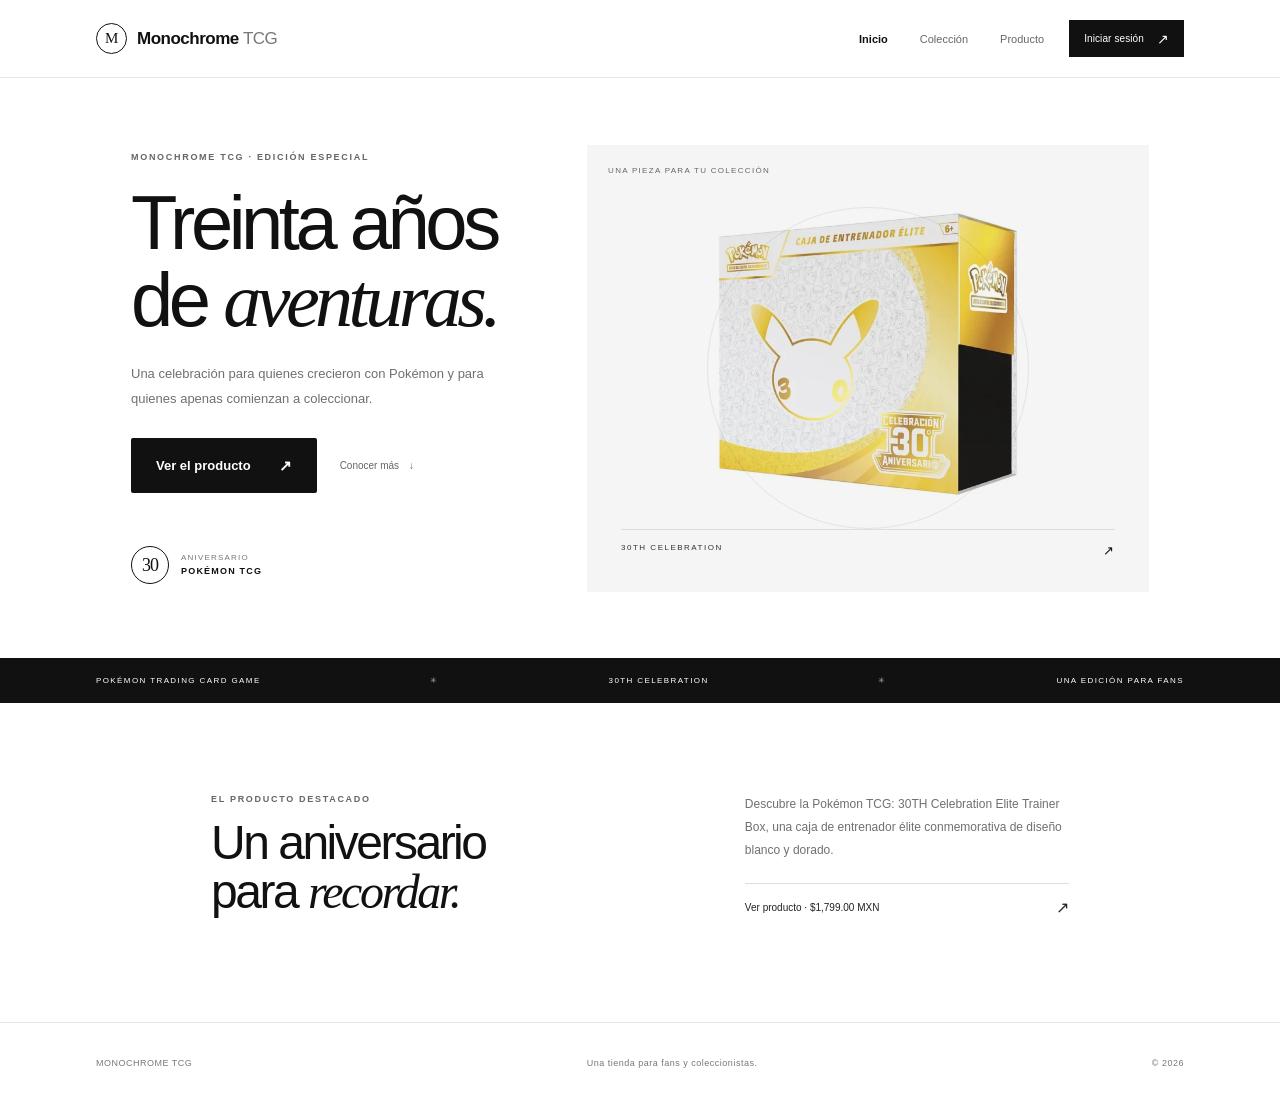
==== index.html @ 79d463a2 "Add files via upload" ====
<!doctype html>
<html lang="es">
<head>
  <meta charset="utf-8">
  <meta name="viewport" content="width=device-width, initial-scale=1">
  <meta name="theme-color" content="#fff">
  <meta name="description" content="Monochrome TCG presenta Pokémon TCG: 30TH Celebration Elite Trainer Box por $1,799.00 MXN.">
  <title>Monochrome TCG — Pokémon 30TH Celebration</title>
  <link rel="stylesheet" href="css/estilos.css">
</head>
<body>
  <header class="site-header home-header">
    <a class="wordmark" href="index.html" aria-label="Monochrome TCG, inicio"><span class="brand-mark">M</span><span>Monochrome <span class="wordmark-light">TCG</span></span></a>
    <nav class="home-nav" aria-label="Navegación principal"><a class="nav-active" href="index.html">Inicio</a><a href="#coleccion">Colección</a><a href="tienda.html">Producto</a></nav>
    <a class="header-login" href="login.html">Iniciar sesión <span aria-hidden="true">↗</span></a>
  </header>
  <main>
    <section class="home-hero">
      <div class="home-copy">
        <span class="eyebrow">MONOCHROME TCG · EDICIÓN ESPECIAL</span>
        <h1>Treinta años<br>de <em>aventuras.</em></h1>
        <p>Una celebración para quienes crecieron con Pokémon y para quienes apenas comienzan a coleccionar.</p>
        <div class="home-actions"><a class="button button-dark" href="tienda.html">Ver el producto <span aria-hidden="true">↗</span></a><a class="quiet-link" href="#coleccion">Conocer más <span aria-hidden="true">↓</span></a></div>
        <div class="home-edition"><span class="edition-number">30</span><span>ANIVERSARIO<br><strong>POKÉMON TCG</strong></span></div>
      </div>
      <a class="home-product-art" href="tienda.html" aria-label="Ver Pokémon TCG 30TH Celebration Elite Trainer Box">
        <span class="home-image-note">UNA PIEZA PARA TU COLECCIÓN</span>
        <img src="img/producto.jpg" alt="Pokémon TCG: 30TH Celebration Elite Trainer Box, caja de entrenador élite de aniversario">
        <span class="home-art-caption">30TH CELEBRATION <span>↗</span></span>
      </a>
    </section>
    <section class="home-band" id="coleccion"><span>POKÉMON TRADING CARD GAME</span><i>✳</i><span>30TH CELEBRATION</span><i>✳</i><span>UNA EDICIÓN PARA FANS</span></section>
    <section class="home-feature">
      <div><span class="eyebrow">EL PRODUCTO DESTACADO</span><h2>Un aniversario<br>para <em>recordar.</em></h2></div>
      <div class="home-feature-copy"><p>Descubre la Pokémon TCG: 30TH Celebration Elite Trainer Box, una caja de entrenador élite conmemorativa de diseño blanco y dorado.</p><a class="feature-product-link" href="tienda.html"><span>Ver producto · $1,799.00 MXN</span><span aria-hidden="true">↗</span></a></div>
    </section>
  </main>
  <footer class="site-footer"><span>MONOCHROME TCG</span><span>Una tienda para fans y coleccionistas.</span><span>© 2026</span></footer>
</body>
</html>
---- css/estilos.css ----
:root{--black:#111;--white:#fff;--gray:#707070;--line:#e8e8e8;--soft:#f5f5f5;--serif:Georgia,'Times New Roman',serif}*{box-sizing:border-box}html{scroll-behavior:smooth}body{margin:0;background:var(--white);color:var(--black);font-family:Arial,Helvetica,sans-serif;font-size:14px;-webkit-font-smoothing:antialiased}a{color:inherit;text-decoration:none}.site-header{height:82px;padding:0 7.5%;display:flex;align-items:center;justify-content:space-between;border-bottom:1px solid var(--line)}.wordmark{display:flex;align-items:center;gap:10px;font-size:17px;font-weight:700;letter-spacing:-.5px}.brand-mark{width:31px;height:31px;border:1px solid var(--black);border-radius:50%;display:grid;place-items:center;font-size:15px;font-family:var(--serif);font-weight:400}.wordmark-light{font-weight:400;color:#777}.header-link,.shop-nav a{font-size:12px;color:#555}.header-link span{margin-left:8px;color:#111}.login-layout{max-width:1180px;min-height:calc(100vh - 162px);padding:65px 7.5%;margin:auto;display:grid;grid-template-columns:.8fr 1.2fr;align-items:center;gap:10%}.login-copy{max-width:390px}.eyebrow{display:block;color:#666;font-size:9px;letter-spacing:1.7px;font-weight:700}.login-copy h1,.shop-details h1{font-size:clamp(42px,5vw,62px);line-height:1.05;letter-spacing:-3.5px;margin:22px 0 14px;font-weight:600}.period{color:#999}.login-copy>p{max-width:330px;color:#707070;font-size:13px;line-height:1.8;margin:0 0 33px}.login-form{display:flex;flex-direction:column}.login-form label{font-size:11px;font-weight:600;margin:0 0 8px}.login-form input{height:47px;margin-bottom:20px;padding:0 13px;border:1px solid #dcdcdc;border-radius:2px;background:#fff;font-size:12px;outline:none}.login-form input:focus{border-color:#111;box-shadow:0 0 0 3px #1111110c}.login-form input::placeholder{color:#aaa}.button{min-height:46px;padding:0 19px;border:0;border-radius:2px;display:inline-flex;align-items:center;justify-content:space-between;gap:20px;font-size:11px;font-weight:600;cursor:pointer;transition:background .2s,transform .2s}.button:hover{transform:translateY(-1px)}.button-dark{background:#111;color:#fff}.button-dark:hover{background:#333}.button span{font-size:15px}.form-note{font-size:10px;color:#898989;margin:13px 0 0}.login-product{min-height:420px;background:#f6f6f6;position:relative;display:flex;flex-direction:column;align-items:center;justify-content:center;padding:30px;overflow:hidden}.login-product img{width:min(100%,570px);max-height:390px;object-fit:contain;mix-blend-mode:multiply}.product-edition{position:absolute;left:22px;top:20px;font-size:8px;letter-spacing:1.5px;color:#555}.product-caption{width:100%;border-top:1px solid #ddd;padding-top:15px;font-size:10px;letter-spacing:.8px;text-transform:uppercase}.product-caption span{float:right;color:#666}.site-footer{min-height:80px;padding:20px 7.5%;border-top:1px solid var(--line);display:flex;justify-content:space-between;align-items:center;gap:16px;color:#777;font-size:9px;letter-spacing:.5px}.shop-nav{display:flex;align-items:center;gap:30px}.shop-nav a:hover,.site-footer a:hover{color:#111}.cart-count{color:#111!important}.cart-count span{display:inline-grid;place-items:center;margin-left:5px;min-width:19px;height:19px;padding:0 5px;border:1px solid #ccc;border-radius:50%;font-size:9px}.breadcrumb{max-width:1100px;margin:0 auto;padding:28px 20px 12px;color:#999;font-size:10px}.breadcrumb a{color:#444}.breadcrumb span{margin-left:9px}.shop-product{max-width:1100px;margin:0 auto;padding:23px 20px 100px;display:grid;grid-template-columns:1fr .9fr;gap:8%;align-items:start}.shop-image{position:sticky;top:25px;min-height:450px;background:#f5f5f5;display:grid;place-items:center;padding:36px;overflow:hidden}.shop-image img{display:block;width:100%;max-height:440px;object-fit:contain;mix-blend-mode:multiply}.image-label{position:absolute;left:17px;top:17px;padding:7px 9px;background:#fff;border:1px solid #e5e5e5;font-size:8px;letter-spacing:1.1px}.shop-details{padding-top:10px}.shop-details .eyebrow{font-size:9px}.shop-details h1{font-size:clamp(36px,4vw,47px);letter-spacing:-2.6px;line-height:1.12;margin:16px 0}.shop-details h1 em{font-family:var(--serif);font-weight:400}.shop-description,.description-detail{font-size:12px;color:#666;line-height:1.85}.shop-description{max-width:470px;margin:0}.price{font-size:25px;font-weight:600;letter-spacing:-.8px;margin-top:25px}.price span{font-size:10px;color:#777;letter-spacing:.8px;font-weight:400}.availability{display:flex;align-items:center;gap:8px;font-size:10px;color:#555;margin:13px 0 19px}.availability-dot{width:7px;height:7px;background:#111;border-radius:50%}.buy-button{width:100%;max-width:370px}.cart-message{min-height:15px;color:#555;font-size:10px;line-height:1.5;margin:10px 0 0}.divider{height:1px;background:var(--line);margin:26px 0 21px}.shop-details h2{font-size:12px;margin:0 0 9px}.description-detail{margin:0 0 18px}.features{list-style:none;padding:0;margin:0}.features li{padding:11px 0;border-top:1px solid #eee;font-size:10px;color:#444}.features li span{display:inline-block;width:39px;color:#999;font-size:9px}.small-print{margin-top:20px;color:#999;font-size:9px;line-height:1.6}
@media(max-width:760px){.site-header{height:70px;padding:0 22px}.login-layout{min-height:auto;padding:42px 23px 55px;display:flex;flex-direction:column;align-items:stretch;gap:34px}.login-copy{max-width:500px;width:100%;margin:auto}.login-copy h1{font-size:48px}.login-copy>p{margin-bottom:25px}.login-product{min-height:300px;padding:24px}.login-product img{max-height:280px}.site-footer{padding:19px 22px;flex-wrap:wrap}.site-footer span:nth-child(2){order:3;width:100%}.shop-nav{gap:17px}.shop-nav a{font-size:10px}.breadcrumb{padding:22px 22px 10px}.shop-product{padding:15px 22px 65px;display:flex;flex-direction:column;gap:30px}.shop-image{position:relative;top:auto;width:100%;min-height:300px;padding:26px}.shop-image img{max-height:320px}.shop-details{width:100%;padding:0}.shop-details h1{font-size:39px}.buy-button{max-width:none}}
@media(max-width:420px){.wordmark{font-size:15px}.brand-mark{width:28px;height:28px}.header-link{font-size:10px}.shop-nav{gap:12px}.shop-nav a{font-size:9px}.login-product{min-height:255px}.login-product img{max-height:230px}.shop-image{min-height:260px}}
@media(prefers-reduced-motion:reduce){*,*::before,*::after{scroll-behavior:auto!important;transition:none!important}}

/* Portada de Monochrome TCG y acceso/registro. */
.home-header{height:78px;gap:25px}.home-nav{display:flex;align-items:center;gap:32px;margin-left:auto}.home-nav a{font-size:11px;color:#666;transition:color .2s}.home-nav a:hover,.home-nav .nav-active{color:#111}.home-nav .nav-active{font-weight:700}.header-login{height:37px;padding:0 14px;display:inline-flex;align-items:center;justify-content:center;gap:13px;border:1px solid #111;background:#111;color:#fff!important;font-size:10px!important;letter-spacing:.1px;transition:background .2s}.header-login:hover{background:#333}.header-login span{font-size:14px}.home-hero{max-width:1210px;min-height:580px;margin:auto;padding:60px 7.5%;display:grid;grid-template-columns:.8fr 1.2fr;align-items:center;gap:8%}.home-copy{padding:12px 0}.home-copy h1,.home-feature h2{font-size:clamp(48px,6vw,76px);font-weight:500;line-height:1.02;letter-spacing:-4.5px;margin:22px 0}.home-copy h1 em,.home-feature h2 em{font-family:var(--serif);font-weight:400}.home-copy>p,.home-feature-copy>p{max-width:380px;color:#707070;font-size:13px;line-height:1.9}.home-actions{display:flex;align-items:center;gap:23px;margin-top:27px}.quiet-link{font-size:10px;color:#666}.quiet-link span{margin-left:7px}.home-edition{display:flex;align-items:center;gap:12px;margin-top:53px;color:#777;font-size:8px;letter-spacing:1.2px;line-height:1.7}.edition-number{width:38px;height:38px;border:1px solid #111;border-radius:50%;display:grid;place-items:center;color:#111;font-family:var(--serif);font-size:18px;letter-spacing:-1px}.home-edition strong{font-size:9px;color:#111}.home-product-art{position:relative;min-height:430px;padding:34px;background:#f5f5f5;display:flex;flex-direction:column;align-items:center;justify-content:center;overflow:hidden}.home-product-art::before{content:"";position:absolute;width:320px;height:320px;border:1px solid #e3e3e3;border-radius:50%;pointer-events:none}.home-product-art img{position:relative;width:100%;height:350px;object-fit:contain;mix-blend-mode:multiply;transition:transform .35s}.home-product-art:hover img{transform:scale(1.025)}.home-image-note{position:absolute;top:21px;left:21px;z-index:1;color:#666;font-size:8px;letter-spacing:1.3px}.home-art-caption{position:relative;width:100%;padding-top:13px;border-top:1px solid #ddd;color:#333;font-size:8px;letter-spacing:1.5px}.home-art-caption span{float:right;color:#111;font-size:13px}.home-band{min-height:45px;padding:12px 7.5%;display:flex;align-items:center;justify-content:space-between;gap:14px;background:#111;color:#fff;font-size:8px;letter-spacing:1.4px}.home-band i{font-style:normal;color:#aaa}.home-feature{max-width:1050px;margin:auto;padding:90px 7.5% 105px;display:grid;grid-template-columns:1fr .8fr;align-items:end;gap:15%}.home-feature h2{font-size:48px;letter-spacing:-2.5px;margin:15px 0 0}.home-feature-copy>p{font-size:12px;margin:0 0 22px}.feature-product-link{border-top:1px solid #ddd;padding-top:14px;display:flex;align-items:center;justify-content:space-between;font-size:10px;color:#222}.feature-product-link span:last-child{font-size:16px}.auth-tabs{display:flex;gap:0;border-bottom:1px solid #ddd;margin:27px 0 24px}.auth-tab{padding:0 0 11px;margin-right:27px;border:0;border-bottom:1px solid transparent;background:none;color:#888;font:inherit;font-size:11px;cursor:pointer}.auth-tab.active{border-color:#111;color:#111;font-weight:700}.auth-panel[hidden]{display:none}.auth-panel h1{font-family:Arial,Helvetica,sans-serif;font-size:clamp(37px,4vw,48px);font-weight:500;letter-spacing:-2.5px;line-height:1.08;margin:0 0 11px}.auth-panel h1 em{font-family:var(--serif);font-weight:400}.auth-panel>p{max-width:330px;color:#707070;font-size:12px;line-height:1.7;margin:0 0 23px}.auth-panel .auth-switch{margin:18px 0 0;font-size:10px}.inline-switch{padding:0;border:0;background:none;text-decoration:underline;text-underline-offset:3px;color:#111;font:inherit;font-weight:700;cursor:pointer}.form-message{min-height:0;margin:8px 0 0;color:#8b2222;font-size:10px;line-height:1.5}.shop-nav .header-login{margin-left:4px}.header-link{display:flex;align-items:center;gap:7px}.header-link-text{margin:0!important;color:inherit!important}
.home-actions>.button{min-height:55px;padding:0 25px;font-size:13px;gap:28px}.login-product img[data-kind="anniversary"]{width:min(78%,390px);max-height:340px}
@media(max-width:760px){.home-header{display:grid;grid-template-columns:1fr auto;grid-template-rows:auto auto;height:auto;padding:14px 22px;gap:14px}.home-header .wordmark{grid-column:1;grid-row:1}.home-header>.header-login{grid-column:2;grid-row:1}.home-nav{grid-column:1/-1;grid-row:2;justify-content:center;gap:30px;padding-top:11px;border-top:1px solid #eee}.home-nav a{font-size:10px}.shop-header{display:grid;grid-template-columns:1fr;grid-template-rows:auto auto;height:auto;padding:14px 22px;gap:14px}.shop-header .wordmark{grid-row:1}.shop-nav{grid-row:2;justify-content:space-between;width:100%;gap:10px;padding-top:11px;border-top:1px solid #eee}.shop-nav .header-login{height:32px;padding:0 9px;gap:5px;font-size:9px!important}.home-hero{min-height:0;padding:46px 23px 38px;display:flex;flex-direction:column;align-items:stretch;gap:30px}.home-copy{padding:0}.home-copy h1{font-size:58px;letter-spacing:-3px;margin:19px 0 14px}.home-copy>p{font-size:12px}.home-actions{margin-top:21px}.home-edition{margin-top:29px}.home-product-art{min-height:300px;padding:23px}.home-product-art img{height:255px}.home-product-art::before{width:240px;height:240px}.home-image-note{top:15px;left:15px;font-size:7px}.home-band{justify-content:center;flex-wrap:wrap;font-size:7px;gap:11px 15px;padding:14px}.home-band span:last-child{display:none}.home-feature{padding:62px 24px 75px;display:block}.home-feature h2{font-size:43px}.home-feature-copy{margin-top:20px}.login-layout{gap:35px}.login-copy{max-width:500px}.auth-tabs{margin:21px 0}.auth-panel h1{font-size:40px}.login-product{width:100%}}
@media(max-width:420px){.home-nav{gap:23px}.home-nav a{font-size:9px}.home-header>.header-login{font-size:9px!important;padding:0 9px}.home-copy h1{font-size:52px}.home-band{letter-spacing:1px}.shop-header .wordmark{font-size:15px}.shop-nav a{font-size:9px}.shop-nav .header-login{font-size:8px!important;padding:0 7px}}
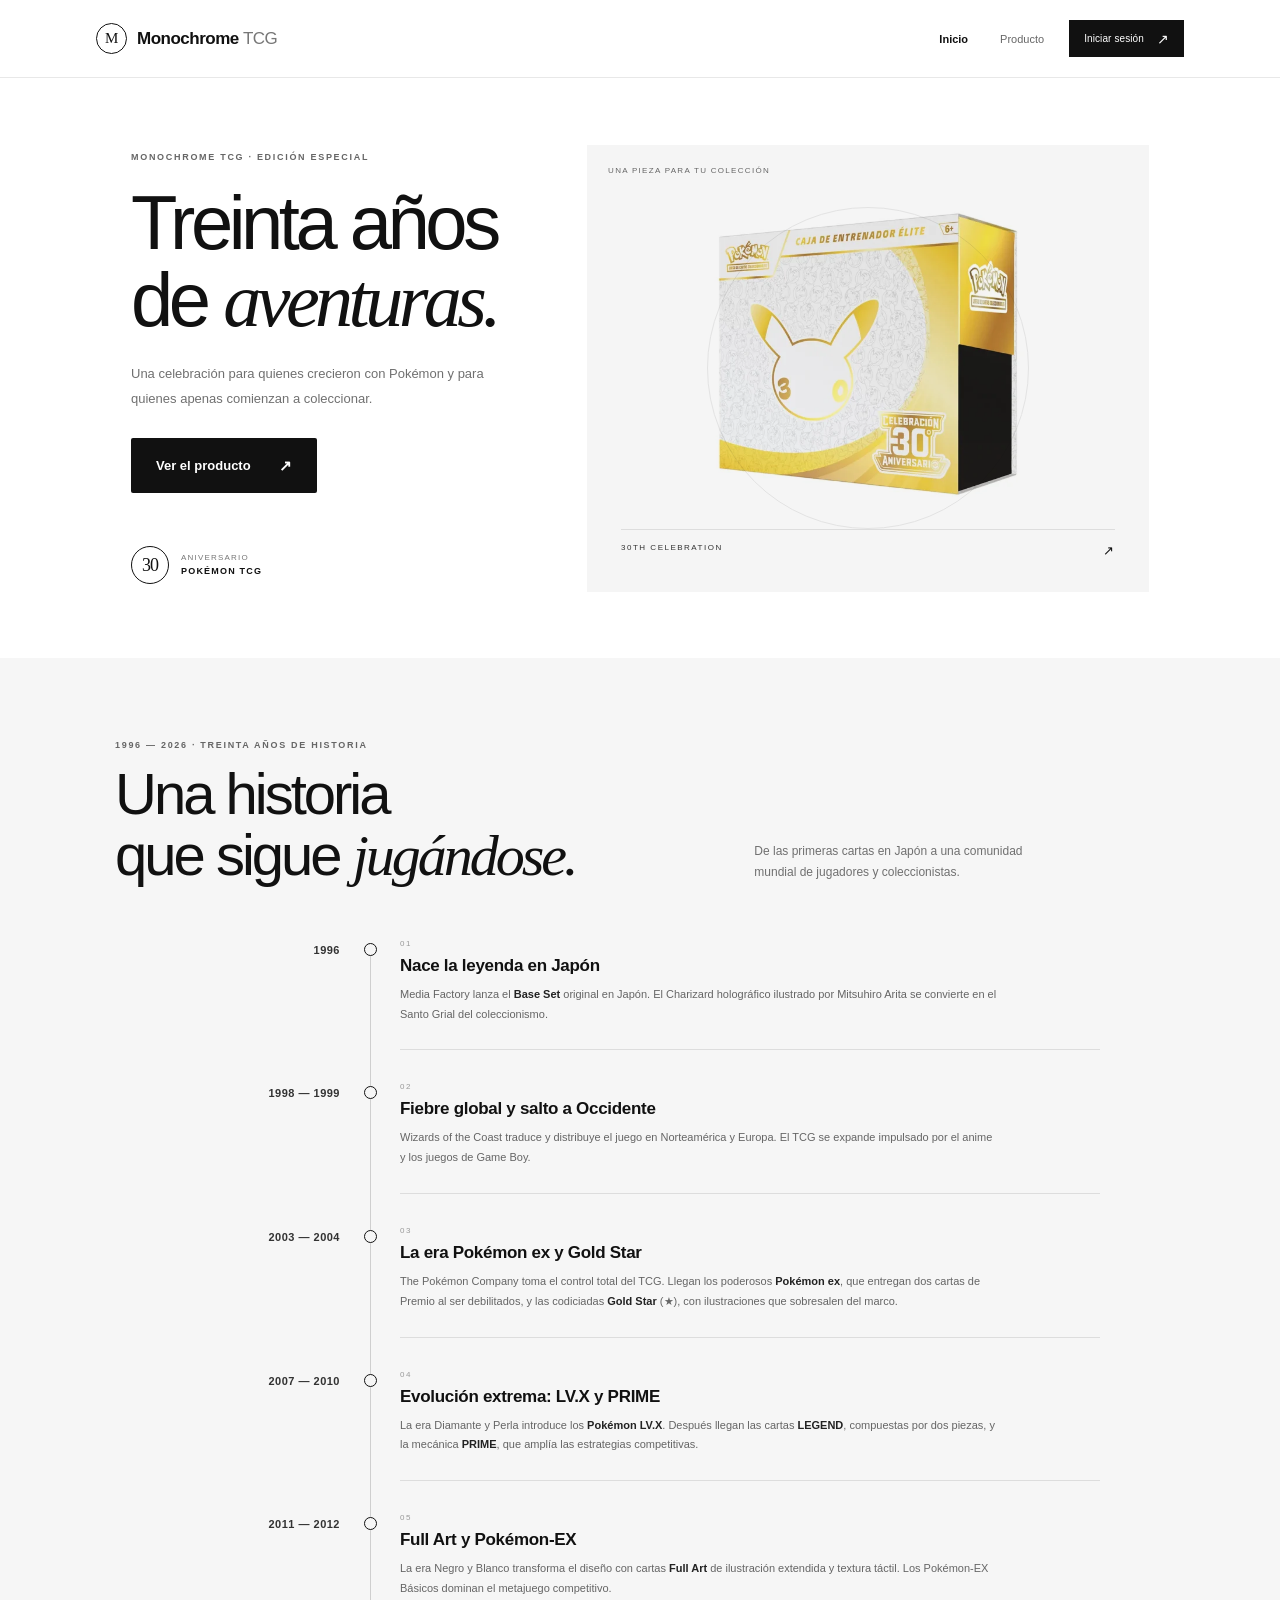
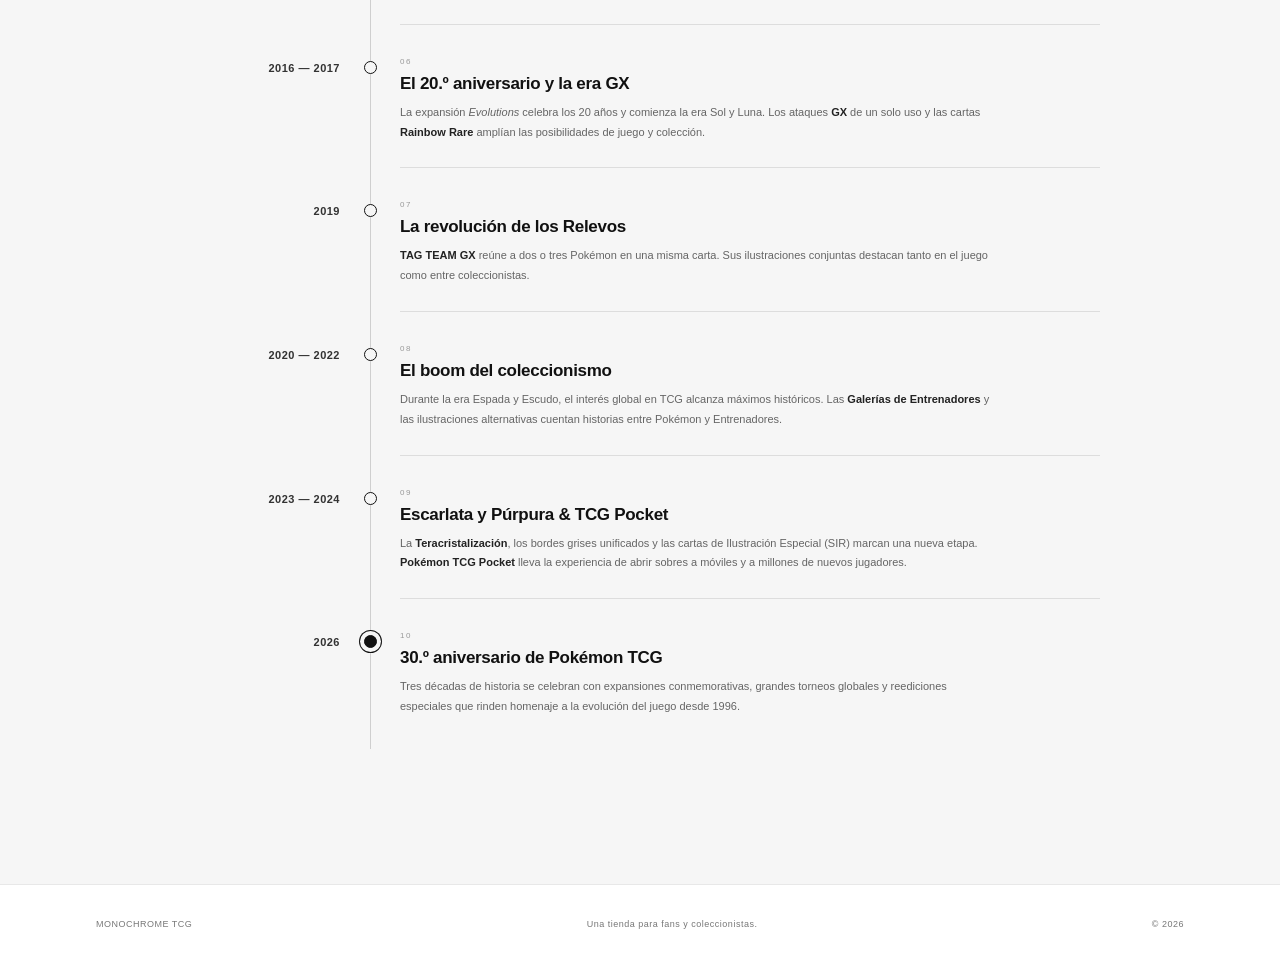
==== commit bf521c85: "Add files via upload" ====
--- a/index.html
+++ b/index.html
@@ -11,7 +11,7 @@
 <body>
   <header class="site-header home-header">
     <a class="wordmark" href="index.html" aria-label="Monochrome TCG, inicio"><span class="brand-mark">M</span><span>Monochrome <span class="wordmark-light">TCG</span></span></a>
-    <nav class="home-nav" aria-label="Navegación principal"><a class="nav-active" href="index.html">Inicio</a><a href="#coleccion">Colección</a><a href="tienda.html">Producto</a></nav>
+    <nav class="home-nav" aria-label="Navegación principal"><a class="nav-active" href="index.html">Inicio</a><a href="tienda.html">Producto</a></nav>
     <a class="header-login" href="login.html">Iniciar sesión <span aria-hidden="true">↗</span></a>
   </header>
   <main>
@@ -20,7 +20,7 @@
         <span class="eyebrow">MONOCHROME TCG · EDICIÓN ESPECIAL</span>
         <h1>Treinta años<br>de <em>aventuras.</em></h1>
         <p>Una celebración para quienes crecieron con Pokémon y para quienes apenas comienzan a coleccionar.</p>
-        <div class="home-actions"><a class="button button-dark" href="tienda.html">Ver el producto <span aria-hidden="true">↗</span></a><a class="quiet-link" href="#coleccion">Conocer más <span aria-hidden="true">↓</span></a></div>
+        <div class="home-actions"><a class="button button-dark" href="tienda.html">Ver el producto <span aria-hidden="true">↗</span></a></div>
         <div class="home-edition"><span class="edition-number">30</span><span>ANIVERSARIO<br><strong>POKÉMON TCG</strong></span></div>
       </div>
       <a class="home-product-art" href="tienda.html" aria-label="Ver Pokémon TCG 30TH Celebration Elite Trainer Box">
@@ -29,10 +29,20 @@
         <span class="home-art-caption">30TH CELEBRATION <span>↗</span></span>
       </a>
     </section>
-    <section class="home-band" id="coleccion"><span>POKÉMON TRADING CARD GAME</span><i>✳</i><span>30TH CELEBRATION</span><i>✳</i><span>UNA EDICIÓN PARA FANS</span></section>
-    <section class="home-feature">
-      <div><span class="eyebrow">EL PRODUCTO DESTACADO</span><h2>Un aniversario<br>para <em>recordar.</em></h2></div>
-      <div class="home-feature-copy"><p>Descubre la Pokémon TCG: 30TH Celebration Elite Trainer Box, una caja de entrenador élite conmemorativa de diseño blanco y dorado.</p><a class="feature-product-link" href="tienda.html"><span>Ver producto · $1,799.00 MXN</span><span aria-hidden="true">↗</span></a></div>
+    <section class="timeline-section" aria-labelledby="timeline-title">
+      <header class="timeline-heading"><span class="eyebrow">1996 — 2026 · TREINTA AÑOS DE HISTORIA</span><h2 id="timeline-title">Una historia<br>que sigue <em>jugándose.</em></h2><p>De las primeras cartas en Japón a una comunidad mundial de jugadores y coleccionistas.</p></header>
+      <ol class="timeline">
+        <li class="timeline-item"><div class="timeline-date">1996</div><div class="timeline-marker" aria-hidden="true"></div><article class="timeline-card"><span class="timeline-index">01</span><h3>Nace la leyenda en Japón</h3><p>Media Factory lanza el <strong>Base Set</strong> original en Japón. El Charizard holográfico ilustrado por Mitsuhiro Arita se convierte en el Santo Grial del coleccionismo.</p></article></li>
+        <li class="timeline-item"><div class="timeline-date">1998 — 1999</div><div class="timeline-marker" aria-hidden="true"></div><article class="timeline-card"><span class="timeline-index">02</span><h3>Fiebre global y salto a Occidente</h3><p>Wizards of the Coast traduce y distribuye el juego en Norteamérica y Europa. El TCG se expande impulsado por el anime y los juegos de Game Boy.</p></article></li>
+        <li class="timeline-item"><div class="timeline-date">2003 — 2004</div><div class="timeline-marker" aria-hidden="true"></div><article class="timeline-card"><span class="timeline-index">03</span><h3>La era Pokémon ex y Gold Star</h3><p>The Pokémon Company toma el control total del TCG. Llegan los poderosos <strong>Pokémon ex</strong>, que entregan dos cartas de Premio al ser debilitados, y las codiciadas <strong>Gold Star</strong> (★), con ilustraciones que sobresalen del marco.</p></article></li>
+        <li class="timeline-item"><div class="timeline-date">2007 — 2010</div><div class="timeline-marker" aria-hidden="true"></div><article class="timeline-card"><span class="timeline-index">04</span><h3>Evolución extrema: LV.X y PRIME</h3><p>La era Diamante y Perla introduce los <strong>Pokémon LV.X</strong>. Después llegan las cartas <strong>LEGEND</strong>, compuestas por dos piezas, y la mecánica <strong>PRIME</strong>, que amplía las estrategias competitivas.</p></article></li>
+        <li class="timeline-item"><div class="timeline-date">2011 — 2012</div><div class="timeline-marker" aria-hidden="true"></div><article class="timeline-card"><span class="timeline-index">05</span><h3>Full Art y Pokémon-EX</h3><p>La era Negro y Blanco transforma el diseño con cartas <strong>Full Art</strong> de ilustración extendida y textura táctil. Los Pokémon-EX Básicos dominan el metajuego competitivo.</p></article></li>
+        <li class="timeline-item"><div class="timeline-date">2016 — 2017</div><div class="timeline-marker" aria-hidden="true"></div><article class="timeline-card"><span class="timeline-index">06</span><h3>El 20.º aniversario y la era GX</h3><p>La expansión <em>Evolutions</em> celebra los 20 años y comienza la era Sol y Luna. Los ataques <strong>GX</strong> de un solo uso y las cartas <strong>Rainbow Rare</strong> amplían las posibilidades de juego y colección.</p></article></li>
+        <li class="timeline-item"><div class="timeline-date">2019</div><div class="timeline-marker" aria-hidden="true"></div><article class="timeline-card"><span class="timeline-index">07</span><h3>La revolución de los Relevos</h3><p><strong>TAG TEAM GX</strong> reúne a dos o tres Pokémon en una misma carta. Sus ilustraciones conjuntas destacan tanto en el juego como entre coleccionistas.</p></article></li>
+        <li class="timeline-item"><div class="timeline-date">2020 — 2022</div><div class="timeline-marker" aria-hidden="true"></div><article class="timeline-card"><span class="timeline-index">08</span><h3>El boom del coleccionismo</h3><p>Durante la era Espada y Escudo, el interés global en TCG alcanza máximos históricos. Las <strong>Galerías de Entrenadores</strong> y las ilustraciones alternativas cuentan historias entre Pokémon y Entrenadores.</p></article></li>
+        <li class="timeline-item"><div class="timeline-date">2023 — 2024</div><div class="timeline-marker" aria-hidden="true"></div><article class="timeline-card"><span class="timeline-index">09</span><h3>Escarlata y Púrpura &amp; TCG Pocket</h3><p>La <strong>Teracristalización</strong>, los bordes grises unificados y las cartas de Ilustración Especial (SIR) marcan una nueva etapa. <strong>Pokémon TCG Pocket</strong> lleva la experiencia de abrir sobres a móviles y a millones de nuevos jugadores.</p></article></li>
+        <li class="timeline-item timeline-item-last"><div class="timeline-date">2026</div><div class="timeline-marker" aria-hidden="true"></div><article class="timeline-card"><span class="timeline-index">10</span><h3>30.º aniversario de Pokémon TCG</h3><p>Tres décadas de historia se celebran con expansiones conmemorativas, grandes torneos globales y reediciones especiales que rinden homenaje a la evolución del juego desde 1996.</p></article></li>
+      </ol>
     </section>
   </main>
   <footer class="site-footer"><span>MONOCHROME TCG</span><span>Una tienda para fans y coleccionistas.</span><span>© 2026</span></footer>
--- a/css/estilos.css
+++ b/css/estilos.css
@@ -6,5 +6,10 @@
 /* Portada de Monochrome TCG y acceso/registro. */
 .home-header{height:78px;gap:25px}.home-nav{display:flex;align-items:center;gap:32px;margin-left:auto}.home-nav a{font-size:11px;color:#666;transition:color .2s}.home-nav a:hover,.home-nav .nav-active{color:#111}.home-nav .nav-active{font-weight:700}.header-login{height:37px;padding:0 14px;display:inline-flex;align-items:center;justify-content:center;gap:13px;border:1px solid #111;background:#111;color:#fff!important;font-size:10px!important;letter-spacing:.1px;transition:background .2s}.header-login:hover{background:#333}.header-login span{font-size:14px}.home-hero{max-width:1210px;min-height:580px;margin:auto;padding:60px 7.5%;display:grid;grid-template-columns:.8fr 1.2fr;align-items:center;gap:8%}.home-copy{padding:12px 0}.home-copy h1,.home-feature h2{font-size:clamp(48px,6vw,76px);font-weight:500;line-height:1.02;letter-spacing:-4.5px;margin:22px 0}.home-copy h1 em,.home-feature h2 em{font-family:var(--serif);font-weight:400}.home-copy>p,.home-feature-copy>p{max-width:380px;color:#707070;font-size:13px;line-height:1.9}.home-actions{display:flex;align-items:center;gap:23px;margin-top:27px}.quiet-link{font-size:10px;color:#666}.quiet-link span{margin-left:7px}.home-edition{display:flex;align-items:center;gap:12px;margin-top:53px;color:#777;font-size:8px;letter-spacing:1.2px;line-height:1.7}.edition-number{width:38px;height:38px;border:1px solid #111;border-radius:50%;display:grid;place-items:center;color:#111;font-family:var(--serif);font-size:18px;letter-spacing:-1px}.home-edition strong{font-size:9px;color:#111}.home-product-art{position:relative;min-height:430px;padding:34px;background:#f5f5f5;display:flex;flex-direction:column;align-items:center;justify-content:center;overflow:hidden}.home-product-art::before{content:"";position:absolute;width:320px;height:320px;border:1px solid #e3e3e3;border-radius:50%;pointer-events:none}.home-product-art img{position:relative;width:100%;height:350px;object-fit:contain;mix-blend-mode:multiply;transition:transform .35s}.home-product-art:hover img{transform:scale(1.025)}.home-image-note{position:absolute;top:21px;left:21px;z-index:1;color:#666;font-size:8px;letter-spacing:1.3px}.home-art-caption{position:relative;width:100%;padding-top:13px;border-top:1px solid #ddd;color:#333;font-size:8px;letter-spacing:1.5px}.home-art-caption span{float:right;color:#111;font-size:13px}.home-band{min-height:45px;padding:12px 7.5%;display:flex;align-items:center;justify-content:space-between;gap:14px;background:#111;color:#fff;font-size:8px;letter-spacing:1.4px}.home-band i{font-style:normal;color:#aaa}.home-feature{max-width:1050px;margin:auto;padding:90px 7.5% 105px;display:grid;grid-template-columns:1fr .8fr;align-items:end;gap:15%}.home-feature h2{font-size:48px;letter-spacing:-2.5px;margin:15px 0 0}.home-feature-copy>p{font-size:12px;margin:0 0 22px}.feature-product-link{border-top:1px solid #ddd;padding-top:14px;display:flex;align-items:center;justify-content:space-between;font-size:10px;color:#222}.feature-product-link span:last-child{font-size:16px}.auth-tabs{display:flex;gap:0;border-bottom:1px solid #ddd;margin:27px 0 24px}.auth-tab{padding:0 0 11px;margin-right:27px;border:0;border-bottom:1px solid transparent;background:none;color:#888;font:inherit;font-size:11px;cursor:pointer}.auth-tab.active{border-color:#111;color:#111;font-weight:700}.auth-panel[hidden]{display:none}.auth-panel h1{font-family:Arial,Helvetica,sans-serif;font-size:clamp(37px,4vw,48px);font-weight:500;letter-spacing:-2.5px;line-height:1.08;margin:0 0 11px}.auth-panel h1 em{font-family:var(--serif);font-weight:400}.auth-panel>p{max-width:330px;color:#707070;font-size:12px;line-height:1.7;margin:0 0 23px}.auth-panel .auth-switch{margin:18px 0 0;font-size:10px}.inline-switch{padding:0;border:0;background:none;text-decoration:underline;text-underline-offset:3px;color:#111;font:inherit;font-weight:700;cursor:pointer}.form-message{min-height:0;margin:8px 0 0;color:#8b2222;font-size:10px;line-height:1.5}.shop-nav .header-login{margin-left:4px}.header-link{display:flex;align-items:center;gap:7px}.header-link-text{margin:0!important;color:inherit!important}
 .home-actions>.button{min-height:55px;padding:0 25px;font-size:13px;gap:28px}.login-product img[data-kind="anniversary"]{width:min(78%,390px);max-height:340px}
+.flow-main{max-width:1100px;min-height:calc(100vh - 160px);margin:0 auto;padding:0 20px 85px}.flow-heading{padding:13px 0 27px}.flow-heading h1{margin:13px 0 8px;font-size:44px;letter-spacing:-2.6px;font-weight:500}.flow-heading>p{margin:0;color:#707070;font-size:12px}.cart-layout{display:grid;grid-template-columns:1fr 320px;gap:7%;align-items:start}.cart-items{min-width:0}.cart-item{display:grid;grid-template-columns:150px 1fr auto;gap:20px;align-items:start;padding:20px 0;border-top:1px solid #ddd;border-bottom:1px solid #ddd}.cart-item>img{width:150px;height:145px;object-fit:contain;background:#f5f5f5;mix-blend-mode:multiply}.cart-item-info .eyebrow{font-size:8px}.cart-item-info h2{font-size:16px;letter-spacing:-.4px;margin:9px 0}.cart-item-info>p{color:#777;font-size:10px;margin:0 0 16px}.cart-item-info>label{font-size:9px;color:#777}.quantity-control{display:flex;align-items:center;margin-top:6px;width:max-content;border:1px solid #ddd}.quantity-control button{width:30px;height:27px;border:0;background:#fff;cursor:pointer;font-size:15px}.quantity-control output{min-width:28px;text-align:center;font-size:10px}.cart-line-price{font-size:12px;white-space:nowrap}.cart-line-price small{font-size:8px;color:#777;font-weight:400}.back-to-shop{display:inline-block;margin-top:18px;font-size:10px;color:#666}.order-summary{padding:23px;background:#f6f6f6}.order-summary h2{margin:9px 0 23px;font-size:18px;letter-spacing:-.3px}.order-summary>div:not(.summary-product){display:flex;justify-content:space-between;gap:14px;margin:12px 0;font-size:10px;color:#666}.order-summary .summary-total{padding-top:14px;border-top:1px solid #ddd;color:#111!important;font-size:12px!important}.order-summary>p{font-size:9px;color:#888;line-height:1.6;margin:15px 0}.checkout-link{width:100%;margin-top:4px}.empty-cart{padding:55px 20px;text-align:center;border-top:1px solid #ddd;border-bottom:1px solid #ddd}.empty-mark{font-size:35px;color:#aaa}.empty-cart h2{font:italic 25px var(--serif);margin:12px 0}.empty-cart p{color:#777;font-size:11px;margin:0 0 20px}.empty-cart .button{display:inline-flex}.checkout-grid{display:grid;grid-template-columns:1fr 330px;gap:7%;align-items:start}.checkout-form fieldset{padding:0;margin:0 0 29px;border:0}.checkout-form legend{width:100%;padding-bottom:14px;border-bottom:1px solid #ddd;font-size:15px;font-weight:600}.checkout-form legend span{margin-right:12px;color:#888;font-size:9px;letter-spacing:1px}.form-grid{padding-top:16px;display:grid;grid-template-columns:1fr 1fr;gap:14px}.form-field{display:flex;flex-direction:column;gap:7px}.full-field{grid-column:1/-1}.form-field label{font-size:10px;font-weight:600}.form-field input{height:40px;padding:0 11px;border:1px solid #ddd;border-radius:2px;background:#fff;font:inherit;font-size:11px;outline:none}.form-field input:focus{border-color:#111;box-shadow:0 0 0 3px #1111110b}.payment-options{padding-top:12px;display:grid;gap:9px}.payment-option{min-height:64px;padding:12px;display:grid;grid-template-columns:18px 1fr 18px;gap:10px;align-items:center;border:1px solid #ddd;cursor:pointer}.payment-option:has(input:checked){border-color:#111;background:#fafafa}.payment-option input{accent-color:#111}.payment-option strong,.payment-option small{display:block}.payment-option strong{font-size:10px}.payment-option small{margin-top:4px;color:#777;font-size:9px}.payment-option b{font-size:15px;text-align:center;font-weight:400}.checkout-note{color:#888;font-size:9px;line-height:1.6}.confirm-button{width:100%;margin-top:6px}.checkout-summary{margin-top:1px}.summary-product{display:flex;align-items:center;gap:13px;padding:0 0 16px;border-bottom:1px solid #ddd}.summary-product img{width:72px;height:68px;object-fit:contain;background:#fff;mix-blend-mode:multiply}.summary-product strong,.summary-product small{display:block}.summary-product strong{font-size:10px;line-height:1.5}.summary-product small{margin-top:4px;color:#777;font-size:9px}.order-confirmation{max-width:650px;margin:0 auto;padding:35px;background:#f6f6f6}.confirmation-check{width:42px;height:42px;margin-bottom:19px;display:grid;place-items:center;border:1px solid #111;border-radius:50%;font-size:20px}.order-confirmation h2{font-size:28px;letter-spacing:-1px;margin:12px 0}.order-confirmation>p{color:#666;font-size:11px}.confirmation-details{margin:23px 0;border-top:1px solid #ddd}.confirmation-details>div{padding:13px 0;border-bottom:1px solid #ddd;display:flex;justify-content:space-between;gap:18px;font-size:10px}.confirmation-details span{color:#777}.confirmation-details strong{text-align:right;font-weight:600}
+.timeline-section{padding:82px 7.5% 110px;background:#f6f6f6}.timeline-heading{max-width:1050px;margin:0 auto 52px;display:grid;grid-template-columns:1fr .8fr;column-gap:12%;align-items:end}.timeline-heading .eyebrow{grid-column:1/-1;margin-bottom:14px}.timeline-heading h2{margin:0;font-size:clamp(39px,5vw,58px);line-height:1.05;letter-spacing:-3px;font-weight:500}.timeline-heading h2 em{font-family:var(--serif);font-weight:400}.timeline-heading>p{max-width:310px;margin:0 0 3px;color:#707070;font-size:12px;line-height:1.8}.timeline{position:relative;max-width:920px;padding:0;margin:0 auto;list-style:none}.timeline::before{content:"";position:absolute;top:9px;bottom:25px;left:190px;width:1px;background:#cfcfcf}.timeline-item{position:relative;display:grid;grid-template-columns:160px 1fr;gap:60px;padding:0 0 32px}.timeline-date{text-align:right;padding-top:5px;color:#333;font-size:11px;letter-spacing:.5px;font-weight:700}.timeline-marker{position:absolute;left:184px;top:4px;width:13px;height:13px;border:1px solid #111;border-radius:50%;background:#f6f6f6}.timeline-item:last-child .timeline-marker{background:#111;box-shadow:0 0 0 4px #f6f6f6,0 0 0 5px #111}.timeline-card{position:relative;padding:0 0 25px;border-bottom:1px solid #ddd}.timeline-item:last-child .timeline-card{border-bottom:0}.timeline-index{display:block;margin-bottom:8px;color:#999;font-size:8px;letter-spacing:1.5px}.timeline-card h3{margin:0 0 9px;font-size:17px;letter-spacing:-.3px;font-weight:600}.timeline-card p{max-width:600px;margin:0;color:#656565;font-size:11px;line-height:1.8}.timeline-card strong{color:#222;font-weight:700}
+@media(max-width:760px){.timeline-section{padding:62px 24px 75px}.timeline-heading{display:block;margin-bottom:38px}.timeline-heading .eyebrow{margin-bottom:14px}.timeline-heading h2{font-size:43px}.timeline-heading>p{margin-top:14px}.timeline{padding-left:26px}.timeline::before{left:5px}.timeline-item{display:block;padding:0 0 26px}.timeline-date{text-align:left;padding:0 0 8px;color:#666;font-size:9px;letter-spacing:1px}.timeline-marker{left:-27px;top:0;width:11px;height:11px;background:#f6f6f6}.timeline-item:last-child .timeline-marker{box-shadow:0 0 0 4px #f6f6f6,0 0 0 5px #111}.timeline-card{padding-bottom:20px}.timeline-card h3{font-size:15px}.timeline-card p{font-size:10px}}
+@media(max-width:760px){.flow-main{padding:0 22px 60px}.flow-heading{padding-top:9px}.flow-heading h1{font-size:38px}.cart-layout,.checkout-grid{grid-template-columns:1fr;gap:25px}.cart-item{grid-template-columns:100px 1fr;gap:14px}.cart-item>img{width:100px;height:110px;grid-row:1/3}.cart-item-info h2{font-size:14px}.cart-line-price{grid-column:2}.order-summary{padding:20px}.checkout-summary{grid-row:1}.order-confirmation{padding:24px}.confirmation-details>div{font-size:9px}}
+@media(max-width:420px){.flow-main{padding-right:17px;padding-left:17px}.cart-item{grid-template-columns:82px 1fr;gap:11px}.cart-item>img{width:82px;height:96px}.cart-line-price{font-size:11px}.form-grid{grid-template-columns:1fr}.full-field{grid-column:auto}.confirmation-details>div{flex-direction:column;gap:5px}.confirmation-details strong{text-align:left}}
 @media(max-width:760px){.home-header{display:grid;grid-template-columns:1fr auto;grid-template-rows:auto auto;height:auto;padding:14px 22px;gap:14px}.home-header .wordmark{grid-column:1;grid-row:1}.home-header>.header-login{grid-column:2;grid-row:1}.home-nav{grid-column:1/-1;grid-row:2;justify-content:center;gap:30px;padding-top:11px;border-top:1px solid #eee}.home-nav a{font-size:10px}.shop-header{display:grid;grid-template-columns:1fr;grid-template-rows:auto auto;height:auto;padding:14px 22px;gap:14px}.shop-header .wordmark{grid-row:1}.shop-nav{grid-row:2;justify-content:space-between;width:100%;gap:10px;padding-top:11px;border-top:1px solid #eee}.shop-nav .header-login{height:32px;padding:0 9px;gap:5px;font-size:9px!important}.home-hero{min-height:0;padding:46px 23px 38px;display:flex;flex-direction:column;align-items:stretch;gap:30px}.home-copy{padding:0}.home-copy h1{font-size:58px;letter-spacing:-3px;margin:19px 0 14px}.home-copy>p{font-size:12px}.home-actions{margin-top:21px}.home-edition{margin-top:29px}.home-product-art{min-height:300px;padding:23px}.home-product-art img{height:255px}.home-product-art::before{width:240px;height:240px}.home-image-note{top:15px;left:15px;font-size:7px}.home-band{justify-content:center;flex-wrap:wrap;font-size:7px;gap:11px 15px;padding:14px}.home-band span:last-child{display:none}.home-feature{padding:62px 24px 75px;display:block}.home-feature h2{font-size:43px}.home-feature-copy{margin-top:20px}.login-layout{gap:35px}.login-copy{max-width:500px}.auth-tabs{margin:21px 0}.auth-panel h1{font-size:40px}.login-product{width:100%}}
 @media(max-width:420px){.home-nav{gap:23px}.home-nav a{font-size:9px}.home-header>.header-login{font-size:9px!important;padding:0 9px}.home-copy h1{font-size:52px}.home-band{letter-spacing:1px}.shop-header .wordmark{font-size:15px}.shop-nav a{font-size:9px}.shop-nav .header-login{font-size:8px!important;padding:0 7px}}
